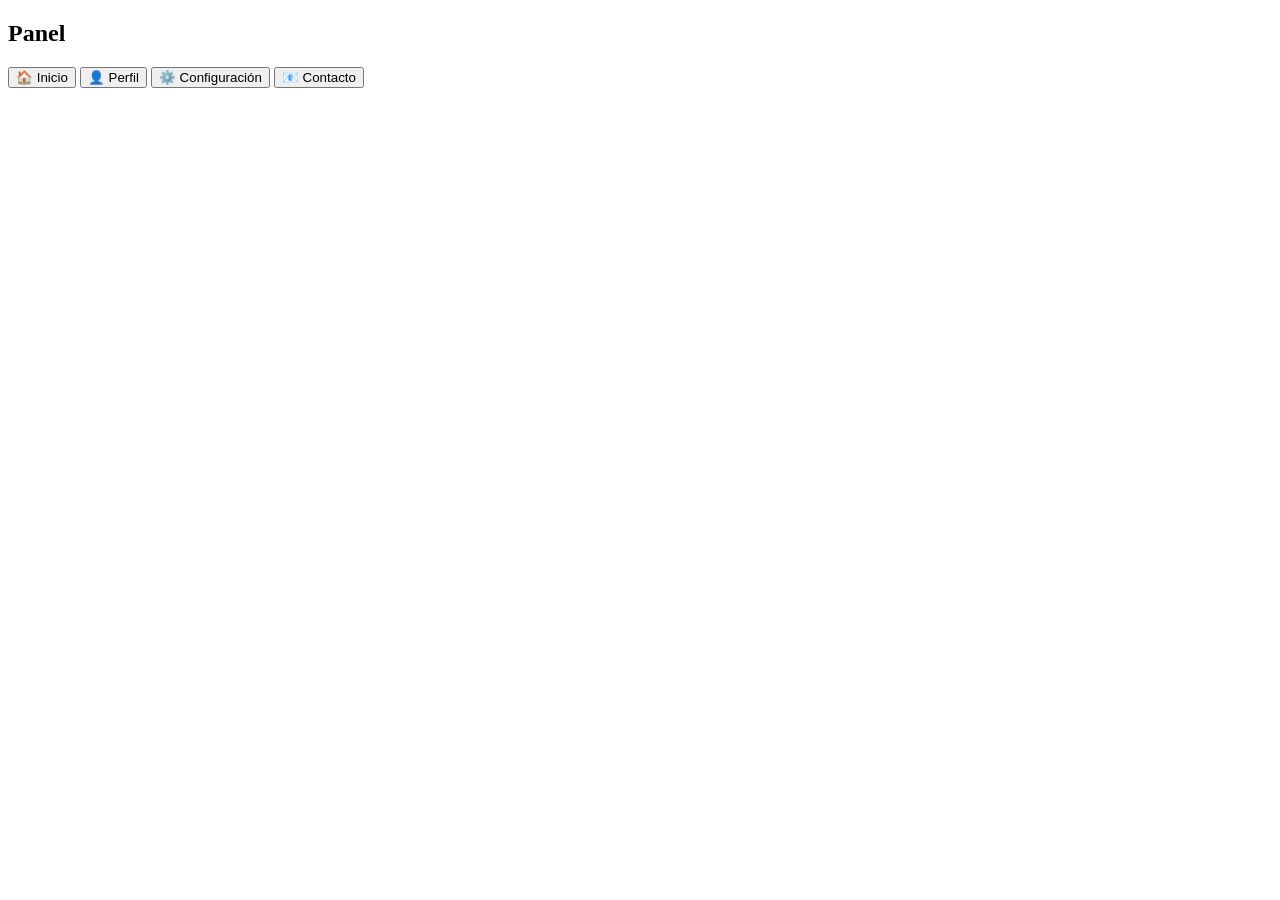
==== index.html @ 6820d7ea "Crear estructura HTML principal con panel lateral y área de contenido" ====
<!DOCTYPE html>
<html lang="es">
<head>
    <meta charset="UTF-8">
    <meta name="viewport" content="width=device-width, initial-scale=1.0">
    <title>Panel de Control</title>
    <link rel="stylesheet" href="styles.css">
</head>
<body>
    <div class="container">
        <!-- Panel Lateral -->
        <aside class="sidebar">
            <div class="sidebar-header">
                <h1>Panel</h1>
            </div>
            <nav class="sidebar-nav">
                <button class="nav-btn active" data-content="inicio">
                    <span class="icon">🏠</span>
                    <span class="text">Inicio</span>
                </button>
                <button class="nav-btn" data-content="perfil">
                    <span class="icon">👤</span>
                    <span class="text">Perfil</span>
                </button>
                <button class="nav-btn" data-content="configuracion">
                    <span class="icon">⚙️</span>
                    <span class="text">Configuración</span>
                </button>
                <button class="nav-btn" data-content="contacto">
                    <span class="icon">📧</span>
                    <span class="text">Contacto</span>
                </button>
            </nav>
        </aside>

        <!-- Contenido Principal -->
        <main class="main-content">
            <div class="content-area" id="content-area">
                <!-- El contenido se cargará aquí -->
            </div>
        </main>
    </div>

    <script src="script.js"></script>
</body>
</html>
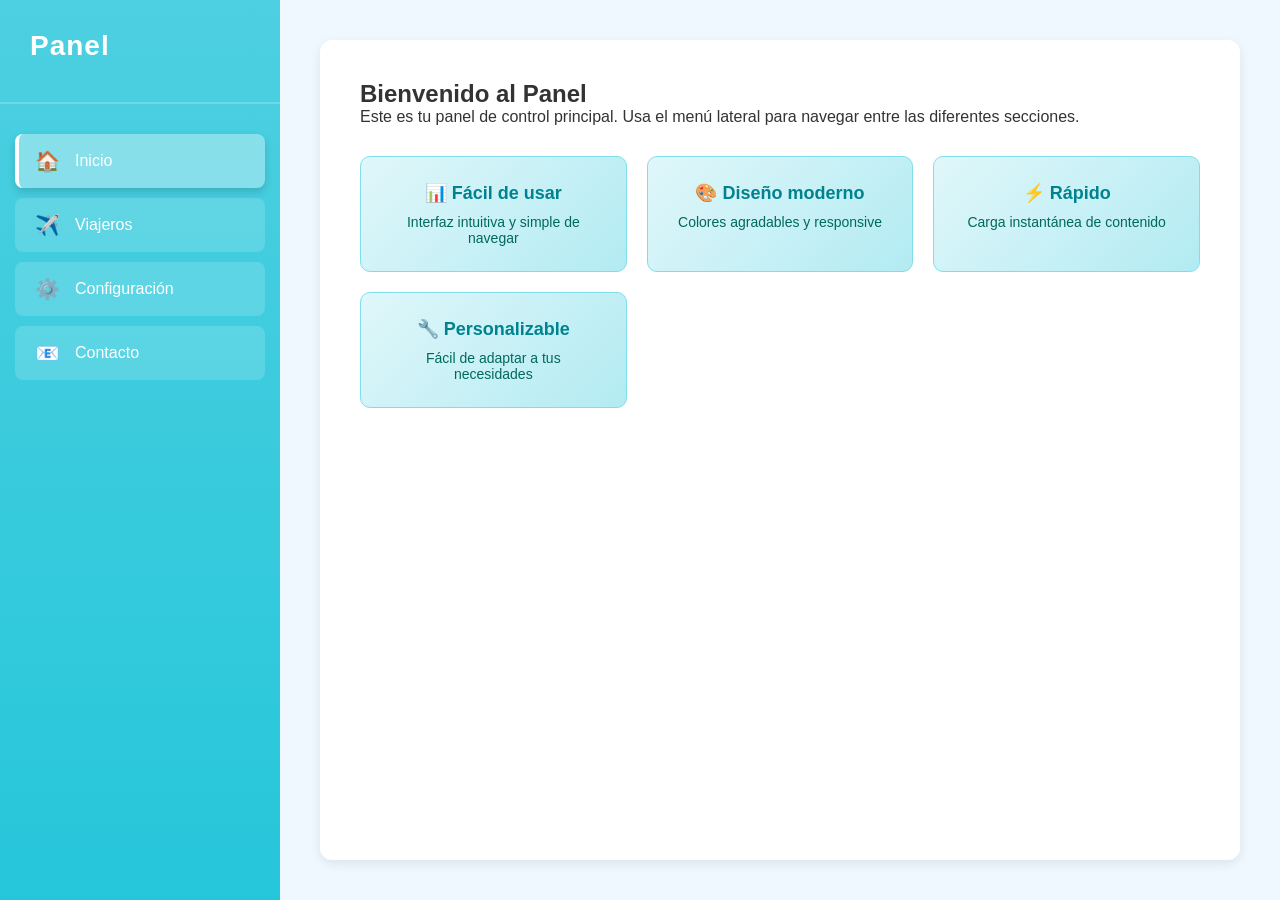
==== commit 5685b538: "Actualizar HTML: cambiar Perfil a Viajeros e incluir styles-content.css" ====
--- a/index.html
+++ b/index.html
@@ -5,6 +5,7 @@
     <meta name="viewport" content="width=device-width, initial-scale=1.0">
     <title>Panel de Control</title>
     <link rel="stylesheet" href="styles.css">
+    <link rel="stylesheet" href="styles-content.css">
 </head>
 <body>
     <div class="container">
@@ -18,9 +19,9 @@
                     <span class="icon">🏠</span>
                     <span class="text">Inicio</span>
                 </button>
-                <button class="nav-btn" data-content="perfil">
-                    <span class="icon">👤</span>
-                    <span class="text">Perfil</span>
+                <button class="nav-btn" data-content="viajeros">
+                    <span class="icon">✈️</span>
+                    <span class="text">Viajeros</span>
                 </button>
                 <button class="nav-btn" data-content="configuracion">
                     <span class="icon">⚙️</span>
--- a/styles.css
+++ b/styles.css
@@ -0,0 +1,166 @@
+* {
+    margin: 0;
+    padding: 0;
+    box-sizing: border-box;
+}
+
+body {
+    font-family: 'Segoe UI', Tahoma, Geneva, Verdana, sans-serif;
+    background-color: #f0f8ff;
+    color: #333;
+    height: 100vh;
+    overflow: hidden;
+}
+
+.container {
+    display: flex;
+    height: 100vh;
+}
+
+/* Panel Lateral */
+.sidebar {
+    width: 280px;
+    background: linear-gradient(180deg, #4dd0e1 0%, #26c6da 100%);
+    padding: 30px 0;
+    box-shadow: 2px 0 10px rgba(0, 0, 0, 0.1);
+    overflow-y: auto;
+    color: white;
+}
+
+.sidebar-header {
+    padding: 0 30px 40px;
+    border-bottom: 2px solid rgba(255, 255, 255, 0.2);
+    margin-bottom: 30px;
+}
+
+.sidebar-header h1 {
+    font-size: 28px;
+    font-weight: 700;
+    letter-spacing: 1px;
+}
+
+.sidebar-nav {
+    display: flex;
+    flex-direction: column;
+    gap: 10px;
+    padding: 0 15px;
+}
+
+.nav-btn {
+    display: flex;
+    align-items: center;
+    gap: 15px;
+    padding: 15px 20px;
+    background: rgba(255, 255, 255, 0.15);
+    border: none;
+    border-radius: 8px;
+    color: white;
+    cursor: pointer;
+    font-size: 16px;
+    font-weight: 500;
+    transition: all 0.3s ease;
+    text-align: left;
+}
+
+.nav-btn:hover {
+    background: rgba(255, 255, 255, 0.25);
+    transform: translateX(5px);
+}
+
+.nav-btn.active {
+    background: rgba(255, 255, 255, 0.35);
+    border-left: 4px solid white;
+    padding-left: 16px;
+    box-shadow: 0 4px 8px rgba(0, 0, 0, 0.15);
+}
+
+.nav-btn .icon {
+    font-size: 20px;
+}
+
+.nav-btn .text {
+    flex: 1;
+}
+
+/* Contenido Principal */
+.main-content {
+    flex: 1;
+    padding: 40px;
+    overflow-y: auto;
+    background-color: #f0f8ff;
+}
+
+.content-area {
+    background: white;
+    border-radius: 12px;
+    padding: 40px;
+    box-shadow: 0 4px 12px rgba(0, 0, 0, 0.08);
+    min-height: 100%;
+}
+
+/* Animación de entrada del contenido */
+.content-area {
+    animation: fadeIn 0.3s ease-in;
+}
+
+@keyframes fadeIn {
+    from {
+        opacity: 0;
+        transform: translateY(10px);
+    }
+    to {
+        opacity: 1;
+        transform: translateY(0);
+    }
+}
+
+/* Scroll personalizado */
+::-webkit-scrollbar {
+    width: 8px;
+}
+
+::-webkit-scrollbar-track {
+    background: rgba(0, 0, 0, 0.05);
+}
+
+::-webkit-scrollbar-thumb {
+    background: #26c6da;
+    border-radius: 4px;
+}
+
+::-webkit-scrollbar-thumb:hover {
+    background: #00acc1;
+}
+
+/* Responsive */
+@media (max-width: 768px) {
+    .sidebar {
+        width: 200px;
+        padding: 20px 0;
+    }
+
+    .sidebar-header {
+        padding: 0 20px 30px;
+    }
+
+    .sidebar-header h1 {
+        font-size: 24px;
+    }
+
+    .main-content {
+        padding: 20px;
+    }
+
+    .content-area {
+        padding: 20px;
+    }
+
+    .nav-btn .text {
+        display: none;
+    }
+
+    .nav-btn {
+        justify-content: center;
+        padding: 15px;
+    }
+}
--- a/styles-content.css
+++ b/styles-content.css
@@ -0,0 +1,249 @@
+/* Estilos adicionales para el contenido */
+
+/* Grid de información */
+.info-grid {
+    display: grid;
+    grid-template-columns: repeat(auto-fit, minmax(200px, 1fr));
+    gap: 20px;
+    margin-top: 30px;
+}
+
+.info-card {
+    background: linear-gradient(135deg, #e0f7fa 0%, #b2ebf2 100%);
+    padding: 25px;
+    border-radius: 10px;
+    text-align: center;
+    transition: all 0.3s ease;
+    border: 1px solid #80deea;
+}
+
+.info-card:hover {
+    transform: translateY(-5px);
+    box-shadow: 0 8px 16px rgba(38, 198, 218, 0.2);
+}
+
+.info-card h3 {
+    font-size: 18px;
+    margin-bottom: 10px;
+    color: #00838f;
+}
+
+.info-card p {
+    font-size: 14px;
+    color: #00695c;
+}
+
+/* Perfil */
+.profile-container {
+    margin-top: 30px;
+}
+
+.profile-header {
+    display: flex;
+    align-items: center;
+    gap: 20px;
+    padding: 20px;
+    background: linear-gradient(135deg, #e0f7fa 0%, #b2ebf2 100%);
+    border-radius: 10px;
+    margin-bottom: 30px;
+}
+
+.profile-avatar {
+    font-size: 60px;
+    width: 80px;
+    height: 80px;
+    display: flex;
+    align-items: center;
+    justify-content: center;
+    background: white;
+    border-radius: 50%;
+    box-shadow: 0 4px 8px rgba(0, 0, 0, 0.1);
+}
+
+.profile-info h3 {
+    font-size: 24px;
+    color: #00838f;
+    margin-bottom: 5px;
+}
+
+.profile-info p {
+    color: #00695c;
+    font-size: 14px;
+}
+
+.profile-details {
+    background: #f5f5f5;
+    padding: 20px;
+    border-radius: 10px;
+    margin-bottom: 20px;
+}
+
+.profile-details h3 {
+    color: #00838f;
+    margin-bottom: 20px;
+    font-size: 18px;
+}
+
+.detail-item {
+    display: flex;
+    justify-content: space-between;
+    padding: 12px 0;
+    border-bottom: 1px solid #e0e0e0;
+}
+
+.detail-item:last-child {
+    border-bottom: none;
+}
+
+.detail-item label {
+    font-weight: 600;
+    color: #00695c;
+}
+
+.detail-item span {
+    color: #333;
+}
+
+/* Configuración */
+.settings-container {
+    margin-top: 30px;
+}
+
+.setting-group {
+    background: #f5f5f5;
+    padding: 20px;
+    border-radius: 10px;
+    margin-bottom: 20px;
+}
+
+.setting-group h3 {
+    color: #00838f;
+    margin-bottom: 15px;
+    font-size: 16px;
+}
+
+.checkbox-label {
+    display: flex;
+    align-items: center;
+    padding: 10px 0;
+    cursor: pointer;
+    color: #333;
+}
+
+.checkbox-label input[type="checkbox"] {
+    width: 18px;
+    height: 18px;
+    margin-right: 12px;
+    cursor: pointer;
+    accent-color: #26c6da;
+}
+
+/* Formulario */
+.contact-form {
+    margin-top: 30px;
+    background: #f5f5f5;
+    padding: 30px;
+    border-radius: 10px;
+}
+
+.form-group {
+    margin-bottom: 20px;
+    display: flex;
+    flex-direction: column;
+}
+
+.form-group label {
+    font-weight: 600;
+    color: #00695c;
+    margin-bottom: 8px;
+    font-size: 14px;
+}
+
+.form-group input,
+.form-group textarea {
+    padding: 12px;
+    border: 2px solid #b2ebf2;
+    border-radius: 6px;
+    font-family: inherit;
+    font-size: 14px;
+    transition: all 0.3s ease;
+}
+
+.form-group input:focus,
+.form-group textarea:focus {
+    outline: none;
+    border-color: #26c6da;
+    box-shadow: 0 0 8px rgba(38, 198, 218, 0.2);
+    background-color: #f0fafb;
+}
+
+/* Botones */
+.btn-primary,
+.btn-secondary,
+.btn-edit {
+    padding: 12px 30px;
+    border: none;
+    border-radius: 6px;
+    font-size: 14px;
+    font-weight: 600;
+    cursor: pointer;
+    transition: all 0.3s ease;
+    margin-top: 10px;
+}
+
+.btn-primary {
+    background: linear-gradient(135deg, #26c6da 0%, #00acc1 100%);
+    color: white;
+    box-shadow: 0 4px 8px rgba(38, 198, 218, 0.3);
+}
+
+.btn-primary:hover {
+    transform: translateY(-2px);
+    box-shadow: 0 6px 12px rgba(38, 198, 218, 0.4);
+}
+
+.btn-primary:active {
+    transform: translateY(0);
+}
+
+.btn-secondary {
+    background: #e0e0e0;
+    color: #333;
+    margin-right: 10px;
+}
+
+.btn-secondary:hover {
+    background: #d0d0d0;
+}
+
+.btn-edit {
+    background: linear-gradient(135deg, #26c6da 0%, #00acc1 100%);
+    color: white;
+    box-shadow: 0 4px 8px rgba(38, 198, 218, 0.3);
+}
+
+.btn-edit:hover {
+    transform: translateY(-2px);
+    box-shadow: 0 6px 12px rgba(38, 198, 218, 0.4);
+}
+
+/* Responsive */
+@media (max-width: 768px) {
+    .info-grid {
+        grid-template-columns: 1fr;
+    }
+
+    .profile-header {
+        flex-direction: column;
+        text-align: center;
+    }
+
+    .detail-item {
+        flex-direction: column;
+        gap: 5px;
+    }
+
+    .contact-form {
+        padding: 20px;
+    }
+}
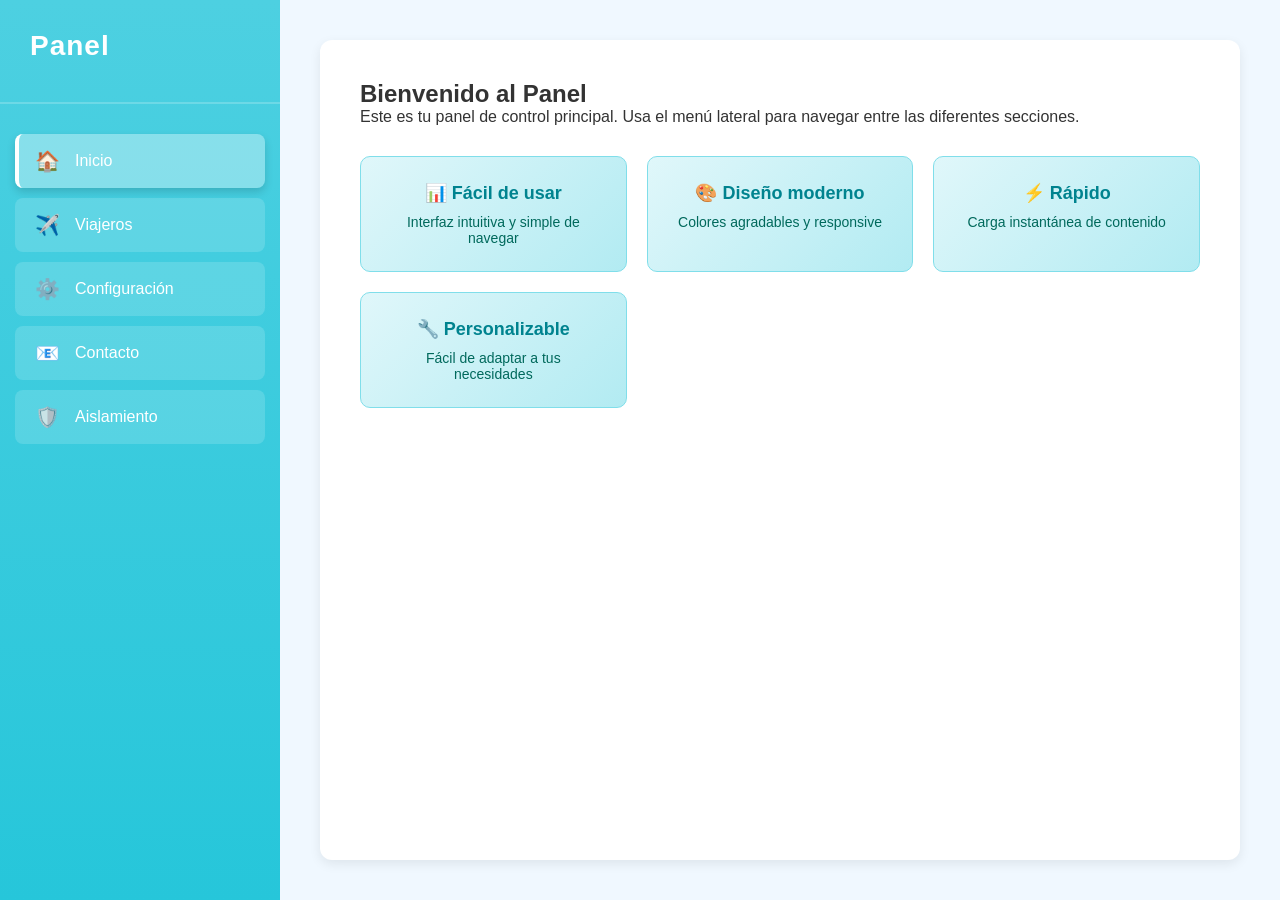
==== commit c743edb2: "Update index.html" ====
--- a/index.html
+++ b/index.html
@@ -31,6 +31,10 @@
                     <span class="icon">📧</span>
                     <span class="text">Contacto</span>
                 </button>
+                <button class="nav-btn" data-content="aislamiento">
+    <span class="icon">🛡️</span>
+    <span class="text">Aislamiento</span>
+</button>
             </nav>
         </aside>
 
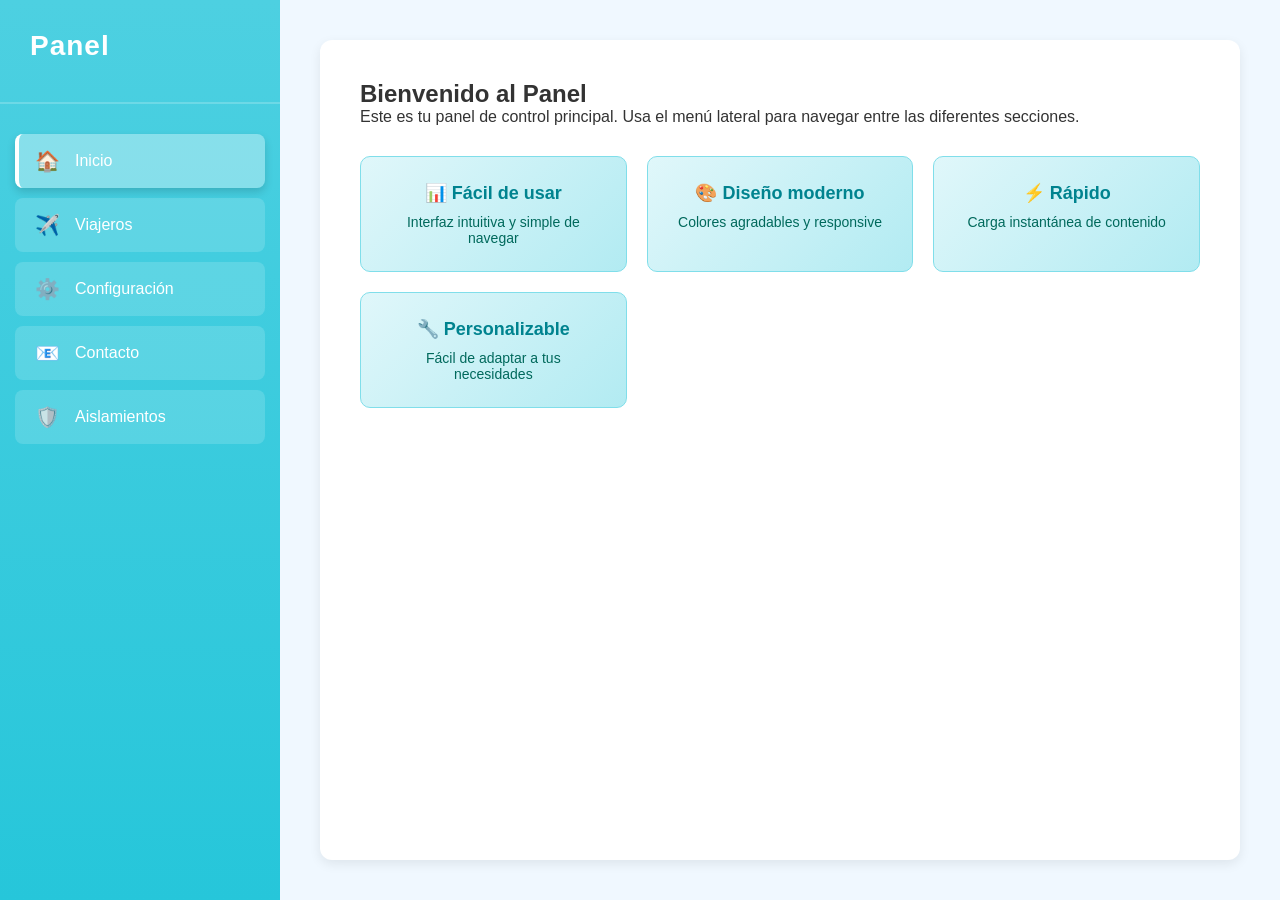
==== commit cd46b57b: "Update index.html" ====
--- a/index.html
+++ b/index.html
@@ -31,10 +31,10 @@
                     <span class="icon">📧</span>
                     <span class="text">Contacto</span>
                 </button>
-                <button class="nav-btn" data-content="aislamiento">
-    <span class="icon">🛡️</span>
-    <span class="text">Aislamiento</span>
-</button>
+                <button class="nav-btn" data-content="aislamientos">
+                    <span class="icon">🛡️</span>
+                    <span class="text">Aislamientos</span>
+                </button>
             </nav>
         </aside>
 
